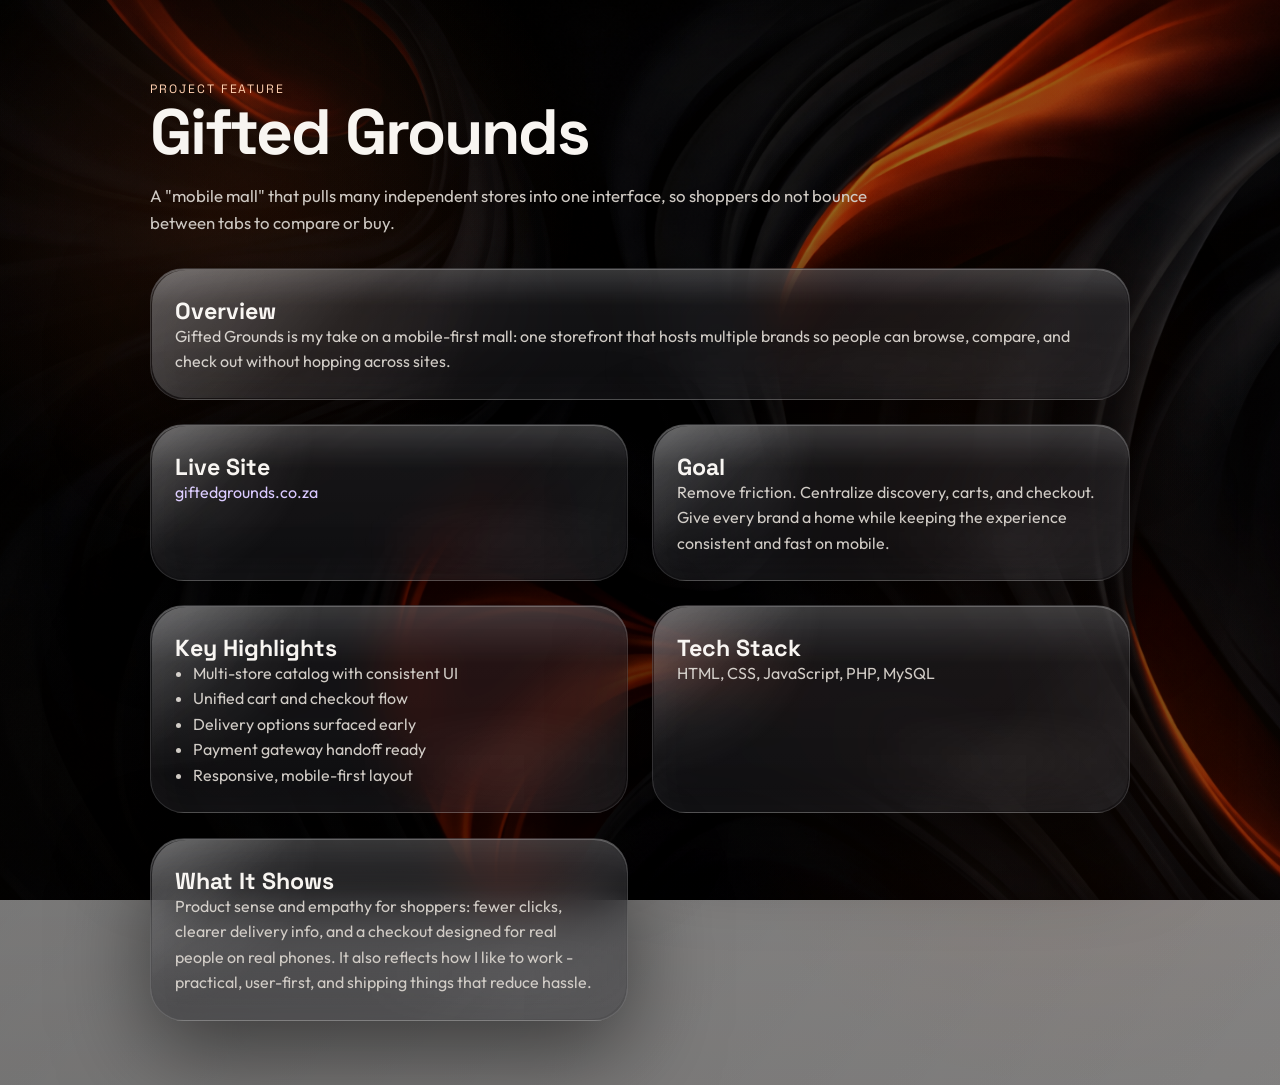
==== giftedgrounds.html @ eb1a7276 "Add files via upload" ====
<!DOCTYPE html>
<html lang="en">
<head>
  <meta charset="UTF-8">
  <meta name="viewport" content="width=device-width, initial-scale=1.0">
  <title>Gifted Grounds</title>
  <link rel="preconnect" href="https://fonts.googleapis.com">
  <link rel="preconnect" href="https://fonts.gstatic.com" crossorigin>
  <link
    href="https://fonts.googleapis.com/css2?family=Outfit:wght@300;400;500;600;700&family=Space+Grotesk:wght@500;700&display=swap"
    rel="stylesheet"
  >
  <link rel="stylesheet" href="style.css">
</head>
<body class="project-page">
  <div class="liquid-scene" aria-hidden="true">
    <div class="liquid-backdrop"></div>
    <div class="liquid-grid"></div>
    <div class="liquid-artwork"></div>
    <div class="liquid-ring liquid-ring-a"></div>
    <div class="liquid-ring liquid-ring-b"></div>
    <div class="liquid-haze liquid-haze-a"></div>
    <div class="liquid-haze liquid-haze-b"></div>
  </div>

  <section class="project-hero">
    <p class="eyebrow">Project Feature</p>
    <h1>Gifted Grounds</h1>
    <p class="subtitle">
      A "mobile mall" that pulls many independent stores into one interface, so
      shoppers do not bounce between tabs to compare or buy.
    </p>
  </section>

  <section class="project-layout">
    <div class="project-card intro tilt">
      <h2>Overview</h2>
      <p>
        Gifted Grounds is my take on a mobile-first mall: one storefront that hosts
        multiple brands so people can browse, compare, and check out without hopping
        across sites.
      </p>
    </div>

    <div class="project-card tilt">
      <h2>Live Site</h2>
      <a href="https://giftedgrounds.co.za" target="_blank" rel="noreferrer">giftedgrounds.co.za</a>
    </div>

    <div class="project-card tilt">
      <h2>Goal</h2>
      <p>
        Remove friction. Centralize discovery, carts, and checkout. Give every brand a
        home while keeping the experience consistent and fast on mobile.
      </p>
    </div>

    <div class="project-card tilt">
      <h2>Key Highlights</h2>
      <ul>
        <li>Multi-store catalog with consistent UI</li>
        <li>Unified cart and checkout flow</li>
        <li>Delivery options surfaced early</li>
        <li>Payment gateway handoff ready</li>
        <li>Responsive, mobile-first layout</li>
      </ul>
    </div>

    <div class="project-card tilt">
      <h2>Tech Stack</h2>
      <p>HTML, CSS, JavaScript, PHP, MySQL</p>
    </div>

    <div class="project-card tilt">
      <h2>What It Shows</h2>
      <p>
        Product sense and empathy for shoppers: fewer clicks, clearer delivery info,
        and a checkout designed for real people on real phones. It also reflects how
        I like to work - practical, user-first, and shipping things that reduce hassle.
      </p>
    </div>

  </section>

  <script src="script.js"></script>
</body>
</html>
---- style.css ----
:root {
  --bg: #040404;
  --bg-2: #130702;
  --bg-soft: rgba(7, 7, 10, 0.9);
  --panel: rgba(18, 18, 22, 0.46);
  --panel-strong: rgba(12, 12, 16, 0.64);
  --text: #f8f5f1;
  --muted: #d0cbc5;
  --line: rgba(255, 255, 255, 0.14);
  --line-strong: rgba(255, 255, 255, 0.24);
  --glass-highlight: rgba(255, 255, 255, 0.18);
  --glass-sheen: rgba(255, 255, 255, 0.07);
  --accent: #ff6a1c;
  --accent-2: #ff8b3d;
  --accent-3: #ffd3a8;
  --shadow: 0 30px 90px rgba(0, 0, 0, 0.52);
  --radius-xl: 34px;
  --radius-lg: 26px;
  --radius-md: 18px;
  --max-width: 1180px;
}

* {
  box-sizing: border-box;
  margin: 0;
  padding: 0;
}

html {
  scroll-behavior: smooth;
}

body {
  min-height: 100vh;
  font-family: "Outfit", sans-serif;
  color: var(--text);
  background:
    linear-gradient(160deg, rgba(0, 0, 0, 0.28), rgba(11, 5, 2, 0.34)),
    url("portfolio-bg-rotated.png") center / cover fixed no-repeat;
  line-height: 1.6;
  overflow-x: hidden;
  perspective: 1200px;
}

body::before {
  content: "";
  position: fixed;
  inset: 0;
  background:
    linear-gradient(180deg, rgba(0, 0, 0, 0.08), rgba(0, 0, 0, 0.24)),
    radial-gradient(circle at 20% 18%, rgba(255, 102, 28, 0.08), transparent 24%),
    radial-gradient(circle at 82% 70%, rgba(255, 85, 0, 0.06), transparent 26%);
  opacity: 1;
  pointer-events: none;
  z-index: 0;
}

a {
  color: inherit;
  text-decoration: none;
}

img,
video {
  display: block;
  max-width: 100%;
}

.liquid-scene,
.liquid-backdrop,
.liquid-grid,
.liquid-artwork,
.liquid-blob,
.liquid-ring,
.liquid-haze {
  position: fixed;
  inset: 0;
  pointer-events: none;
}

.liquid-scene {
  z-index: 0;
  overflow: hidden;
}

.liquid-backdrop {
  background:
    linear-gradient(120deg, rgba(0, 0, 0, 0.18), rgba(0, 0, 0, 0.02)),
    radial-gradient(circle at 16% 20%, rgba(255, 112, 36, 0.08), transparent 24%),
    radial-gradient(circle at 76% 36%, rgba(255, 90, 0, 0.06), transparent 22%);
}

.liquid-grid {
  background:
    linear-gradient(rgba(255, 255, 255, 0.03) 1px, transparent 1px),
    linear-gradient(90deg, rgba(255, 255, 255, 0.03) 1px, transparent 1px);
  background-size: 120px 120px;
  opacity: 0.12;
  mask-image: linear-gradient(180deg, rgba(0, 0, 0, 0.75), transparent 85%);
}

.site-header,
.section,
.site-footer,
.project-hero,
.project-layout {
  position: relative;
  z-index: 1;
}

.glass-shell,
.glass-panel,
.project-layout .project-card {
  position: relative;
  overflow: hidden;
  background:
    linear-gradient(180deg, rgba(255, 255, 255, 0.18), rgba(255, 255, 255, 0.04) 28%, rgba(255, 255, 255, 0.02)),
    var(--panel);
  border: 1px solid var(--line);
  box-shadow:
    var(--shadow),
    inset 0 1px 0 rgba(255, 255, 255, 0.22),
    inset 0 -18px 28px rgba(255, 255, 255, 0.02),
    inset 18px 18px 38px rgba(255, 255, 255, 0.02);
  backdrop-filter: blur(26px) saturate(1.15);
  -webkit-backdrop-filter: blur(26px) saturate(1.15);
}

.glass-shell::before,
.glass-panel::before,
.project-layout .project-card::before {
  content: "";
  position: absolute;
  inset: 1px;
  border-radius: inherit;
  background:
    linear-gradient(135deg, rgba(255, 255, 255, 0.2), transparent 22%, transparent 62%, rgba(255, 255, 255, 0.06)),
    radial-gradient(circle at top left, rgba(255, 255, 255, 0.18), transparent 34%);
  opacity: 0.8;
  pointer-events: none;
}

.glass-shell::after,
.glass-panel::after,
.project-layout .project-card::after {
  content: "";
  position: absolute;
  inset: auto -8% 8% 42%;
  height: 34%;
  border-radius: 999px;
  background: linear-gradient(90deg, transparent, rgba(255, 255, 255, 0.1), transparent);
  filter: blur(18px);
  opacity: 0.45;
  pointer-events: none;
}

.brand,
.site-nav a,
.eyebrow,
h1,
h2,
h3 {
  font-family: "Space Grotesk", sans-serif;
}

.brand {
  font-size: 1rem;
  font-weight: 700;
  letter-spacing: 0.08em;
  text-transform: uppercase;
}

.site-nav {
  display: flex;
  gap: 1rem;
  flex-wrap: wrap;
margin`-left: auto;
}

.site-nav a {
  color: var(--muted);
  font-size: 0.95rem;
  transition: transform 180ms ease, color 180ms ease;
}

.site-nav a:hover {
  color: var(--text);
  transform: translateY(-2px);
}

main,
.site-footer {
  width: min(calc(100% - 2rem), var(--max-width));
  margin: 0 auto;
}

.section {
  padding: 4.8rem 0;
}

/* HERO */
.hero {
  min-height: auto;
  display: block;
  padding: 1.5rem 0 2.5rem;
  margin-top: 1.5rem;
}

.site-header {
  width: 100%;
  margin: 0 0 1.5rem;
  padding: 1rem 1.4rem;
  display: flex;
  justify-content: space-between;
  align-items: center;
  gap: 1rem;
  border-radius: 24px;
}

.hero-card {
  display: grid;
  grid-template-columns: 1.2fr 0.9fr;
  gap: 2rem;
  align-items: center;
  padding: 2rem;
  border-radius: 34px;
}

.eyebrow,
.card-label,
.project-tag {
  color: #ffd0b0;
  text-transform: uppercase;
  letter-spacing: 0.16em;
  font-size: 0.76rem;
}

h1 {
  max-width: none;
  font-size: clamp(2.2rem, 4vw, 4rem);
  line-height: 1.05;
  letter-spacing: -0.03em;
}

.hero-role {
  margin-top: 0.8rem;
  color: var(--accent);
  font-family: "Space Grotesk", sans-serif;
  font-size: clamp(1.2rem, 2vw, 2rem);
  font-weight: 700;
}

h2 {
  font-size: clamp(2rem, 4vw, 3.4rem);
  line-height: 1.04;
}

.hero-copy {
 margin-top: 4rem;
  display: flex;
  flex-direction: column;
  justify-content: center;
}

.hero-text,
.about-grid p,
.project-card p,
.skill-panel p,
.contact-copy,
.subtitle,
.project-layout ul {
  color: var(--muted);
}

.hero-text {
  max-width: 82ch;
  font-size: 1rem;
  margin-top: 1rem;
}

.hero-text-lead,
.about-grid p,
.project-card p,
.skill-panel p,
.contact-copy,
.subtitle,
.project-layout ul {
  color: var(--muted);
}

.hero-text-lead {
  max-width: 82ch;
  font-size: 1rem;
  margin-top: 1rem;
}


.hero-actions {
  display: flex;
  gap: 1rem;
  margin-top: 2rem;
  flex-wrap: wrap;
}

.button {
  position: relative;
  overflow: hidden;
  display: inline-flex;
  align-items: center;
  justify-content: center;
  min-height: 3.2rem;
  padding: 0.82rem 1.3rem;
  border-radius: 999px;
  border: 1px solid rgba(255, 255, 255, 0.16);
  font-weight: 600;
  box-shadow:
    inset 0 1px 0 rgba(255, 255, 255, 0.18),
    0 16px 40px rgba(0, 0, 0, 0.2);
  backdrop-filter: blur(18px) saturate(1.15);
  -webkit-backdrop-filter: blur(18px) saturate(1.15);
  transition: transform 180ms ease, background 180ms ease, border-color 180ms ease, box-shadow 180ms ease;
}

.button::before,
.project-links a::before,
.contact-chip::before,
.summary-chip::before {
  content: "";
  position: absolute;
  inset: 1px;
  border-radius: inherit;
  background: linear-gradient(135deg, rgba(255, 255, 255, 0.18), transparent 38%, transparent 64%, rgba(255, 255, 255, 0.06));
  pointer-events: none;
}

.button:hover,
.project-links a:hover,
.contact-chip:hover {
  transform: translateY(-2px);
  box-shadow:
    inset 0 1px 0 rgba(255, 255, 255, 0.24),
    0 22px 44px rgba(0, 0, 0, 0.26);
}

.button-primary {
  background:
    linear-gradient(135deg, rgba(255, 255, 255, 0.1), rgba(255, 255, 255, 0.03)),
    linear-gradient(135deg, rgba(255, 106, 28, 0.8), rgba(255, 139, 61, 0.66));
  color: white;
}

.button-secondary {
  border-color: var(--line-strong);
  background:
    linear-gradient(135deg, rgba(255, 255, 255, 0.14), rgba(255, 255, 255, 0.03)),
    rgba(255, 255, 255, 0.05);
}

.hero-summary {
  margin-top: 2rem;
  display: grid;
  grid-template-columns: repeat(3, minmax(0, 1fr));
  gap: 0.9rem;
 filter: drop-shadow(0 0 22px rgba(255, 106, 28, 0.24));
}

.summary-chip {
  position: relative;
  padding: 0.9rem 1rem;
  border-radius: var(--radius-md);
  background:
    linear-gradient(180deg, rgba(255, 255, 255, 0.12), rgba(255, 255, 255, 0.02)),
    rgba(255, 255, 255, 0.03);
  border: 1px solid rgba(255, 255, 255, 0.09);
  backdrop-filter: blur(20px);
  -webkit-backdrop-filter: blur(20px);
}

.summary-chip span {
  display: block;
  color: var(--muted);
  font-size: 0.8rem;
  text-transform: uppercase;
  letter-spacing: 0.08em;
}

.summary-chip strong {
  display: block;
  margin-top: 0.35rem;
  font-size: 1.02rem;
}


.hero-visual {
  flex-shrink: 0;
  float: right;
  margin-left: 1rem;
  margin-top: -40px;
  

}

.hero-portrait {
  width: 370px;
  max-width: 370px;
margin-top: -350px;
  height: auto;
  object-fit: contain;
  background: transparent;
  filter: drop-shadow(0 0 22px rgba(255, 106, 28, 0.24));

  transform: translateY(-30px);
}

.hero-text {
  max-width: 600px;
  line-height: 1.7;
}

.hero-text-lead {
margin-top: 2rem;
  max-width: 600px;
  line-height: 1.7;
}
/* SECTIONS */
.about-intro {
  display: grid;
  gap: 1rem;
}

.about-details {
  display: grid;
  gap: 1rem;
}

.fact-item {
  position: relative;
  padding: 1rem 1.1rem;
  border-radius: var(--radius-md);
  background:
    linear-gradient(180deg, rgba(255, 255, 255, 0.12), rgba(255, 255, 255, 0.03)),
    rgba(255, 255, 255, 0.04);
  border: 1px solid rgba(255, 255, 255, 0.1);
}

.fact-item span {
  display: block;
  color: #ffd0b0;
  font-size: 0.78rem;
  letter-spacing: 0.14em;
  text-transform: uppercase;
}

.fact-item strong {
  display: block;
  margin-top: 0.45rem;
  font-size: 1rem;
  line-height: 1.5;
}

.section-heading {
  max-width: 54rem;
  margin-bottom: 2rem;
}

.about-grid,
.skills-grid,
.project-grid {
  display: grid;
  gap: 1.2rem;
}

.about-grid {
  grid-template-columns: repeat(2, minmax(0, 1fr));
}

.project-grid {
  grid-template-columns: repeat(3, minmax(0, 1fr));
}

.skills-grid {
  grid-template-columns: repeat(3, minmax(0, 1fr));
}

.glass-panel,
.project-card,
.skill-panel,
.contact-section,
.project-layout .project-card {
  padding: 1.5rem;
  border-radius: var(--radius-xl);
}

.project-grid .project-card {
  display: flex;
  flex-direction: column;
}

.project-meta h3,
.skill-panel h3,
.project-layout h2 {
  font-size: 1.45rem;
  margin-top: 0.4rem;
}

.tech-line {
  color: #fff0e5;
  margin-top: 1rem;
  font-size: 0.92rem;
  letter-spacing: 0.04em;
}

.project-links,
.contact-links {
  display: flex;
  gap: 0.9rem;
  flex-wrap: wrap;
}

.project-links {
  margin-top: auto;
  padding-top: 1.5rem;
}

.project-links a,
.contact-chip {
  position: relative;
  overflow: hidden;
  padding: 0.8rem 1rem;
  border-radius: 999px;
  background:
    linear-gradient(135deg, rgba(255, 255, 255, 0.16), rgba(255, 255, 255, 0.03)),
    rgba(255, 255, 255, 0.05);
  border: 1px solid rgba(255, 255, 255, 0.14);
  box-shadow:
    inset 0 1px 0 rgba(255, 255, 255, 0.16),
    0 12px 28px rgba(0, 0, 0, 0.18);
  backdrop-filter: blur(18px) saturate(1.12);
  -webkit-backdrop-filter: blur(18px) saturate(1.12);
  transition: transform 180ms ease, background 180ms ease, box-shadow 180ms ease;
}

.tilt {
  will-change: transform, box-shadow;
  transition: transform 160ms ease, box-shadow 180ms ease;
}

.tilt:hover {
  box-shadow:
    0 24px 60px rgba(0, 0, 0, 0.36),
    0 0 0 1px rgba(255, 255, 255, 0.06),
    0 14px 34px rgba(255, 106, 28, 0.16);
}

.site-footer {
  padding: 0 0 2.5rem;
  color: var(--muted);
}

.project-card,
.skill-panel,
.contact-section,
.glass-panel,
.hero-summary {
  backdrop-filter: blur(28px) saturate(1.2);
  -webkit-backdrop-filter: blur(28px) saturate(1.2);
}

.reveal {
  opacity: 0;
  transform: translateY(24px);
  transition: opacity 600ms ease, transform 600ms ease;
}

.reveal.is-visible {
  opacity: 1;
  transform: translateY(0);
}

/* PROJECT PAGE SUPPORT */
.project-page {
  min-height: 100vh;
}

.project-hero {
  width: min(calc(100% - 2rem), 980px);
  margin: 0 auto;
  padding: 5rem 0 2rem;
}

.project-hero h1 {
  max-width: none;
  font-size: clamp(2.4rem, 5vw, 4.6rem);
}

.subtitle {
  max-width: 45rem;
  margin-top: 1rem;
  font-size: 1.05rem;
}

.project-layout {
  width: min(calc(100% - 2rem), 980px);
  margin: 0 auto;
  padding: 0 0 4rem;
  display: grid;
  grid-template-columns: repeat(2, minmax(0, 1fr));
  gap: 1.5rem;
}

.project-layout .intro,
.project-layout .video-card {
  grid-column: 1 / -1;
}

.project-layout ul {
  padding-left: 1.1rem;
}

.project-layout a {
  color: #d9c8ff;
}

video {
  border-radius: var(--radius-md);
  overflow: hidden;
  background: rgba(255, 255, 255, 0.06);
  box-shadow: 0 18px 48px rgba(0, 0, 0, 0.35);
}

/* RESPONSIVE */
@media (max-width: 960px) {
  .hero-card,
  .about-grid,
  .project-grid,
  .skills-grid,
  .project-layout {
    grid-template-columns: 1fr;
  }

  .site-header {
    align-items: flex-start;
    flex-direction: column;
  }

  .hero-summary {
    grid-template-columns: 1fr;
  }

  .hero-visual {
    order: -1;
  }

  .hero-portrait {
    width: min(100%, 280px);
  }
}

@media (max-width: 640px) {
  .section {
    padding: 4rem 0;
  }

  .hero {
    padding-top: 2rem;
  }

  .hero-card {
    padding: 1.3rem;
  }

  .hero-actions,
  .project-links,
  .contact-links {
    flex-direction: column;
  }

  .button,
  .project-links a,
  .contact-chip {
    width: 100%;
  }

  .hero-portrait {
    width: min(100%, 240px);
  }

  .liquid-grid {
    background-size: 72px 72px;
    opacity: 0.1;
  }
}
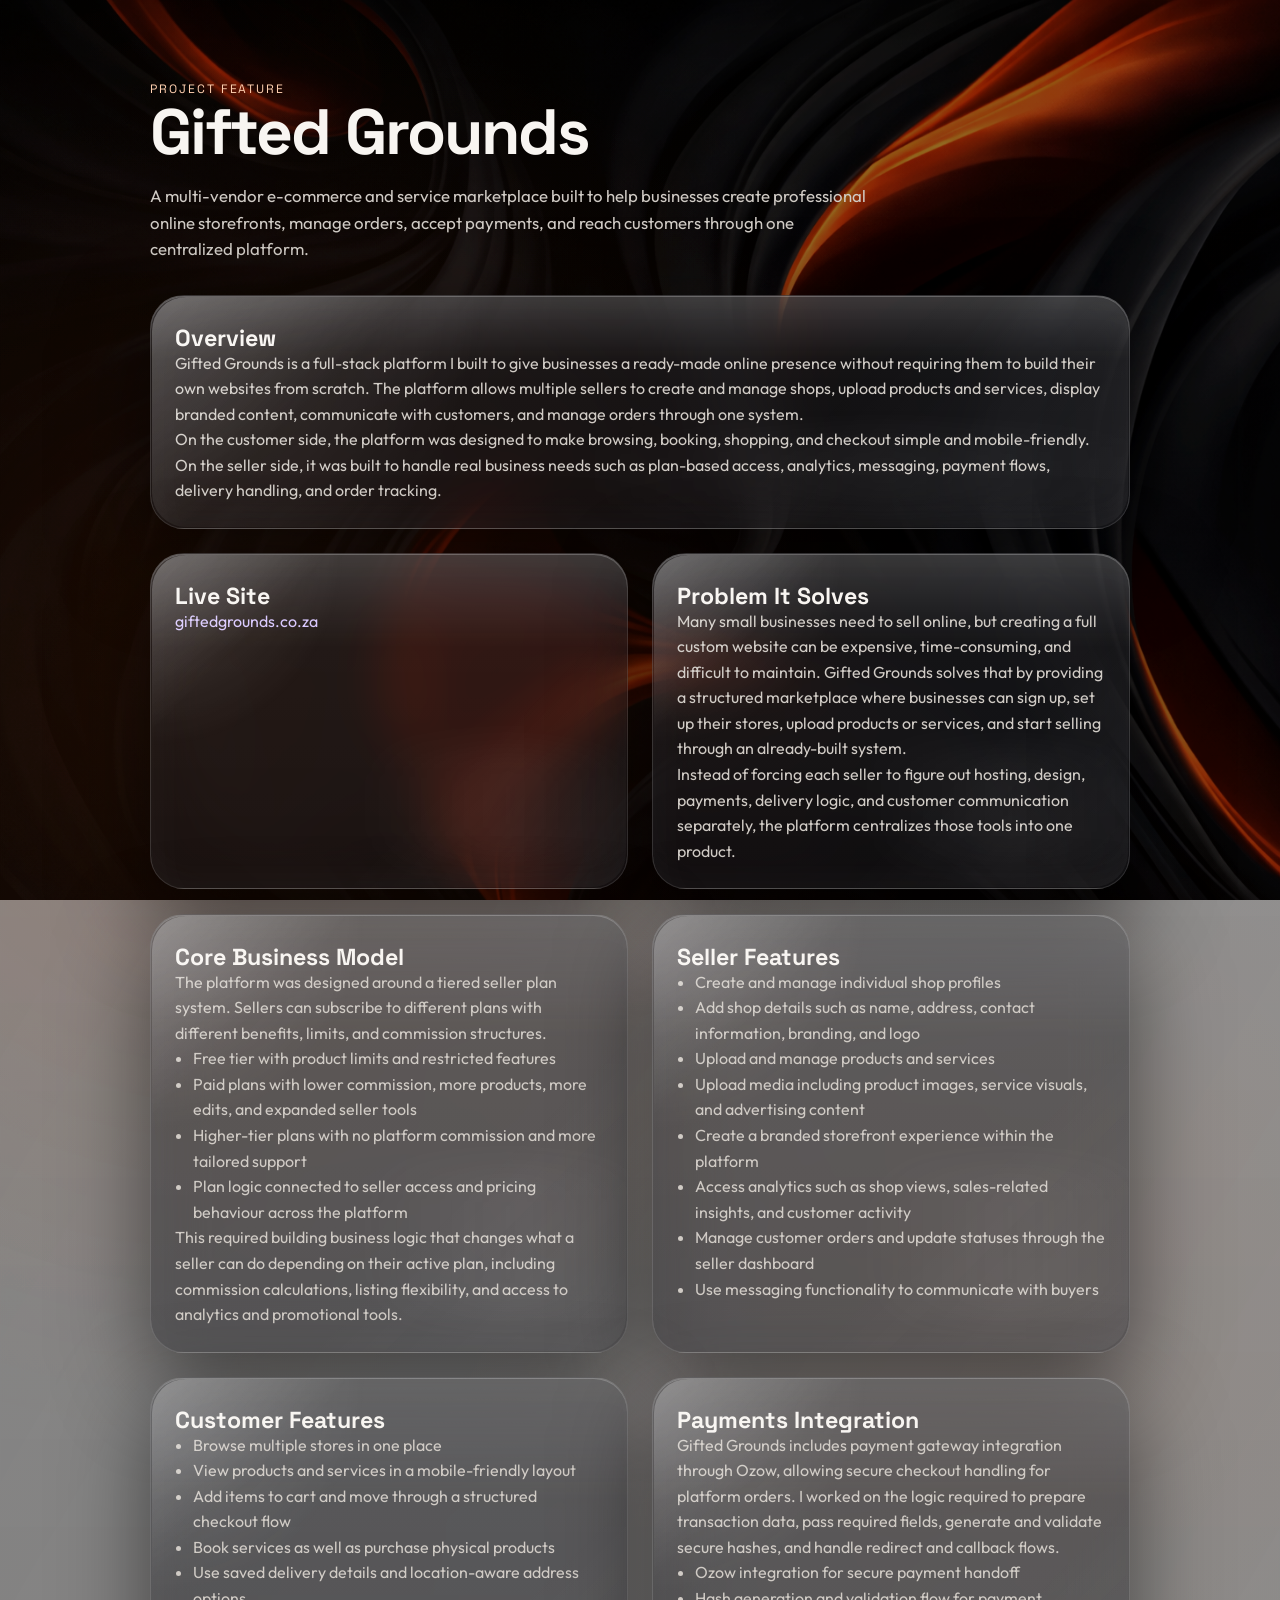
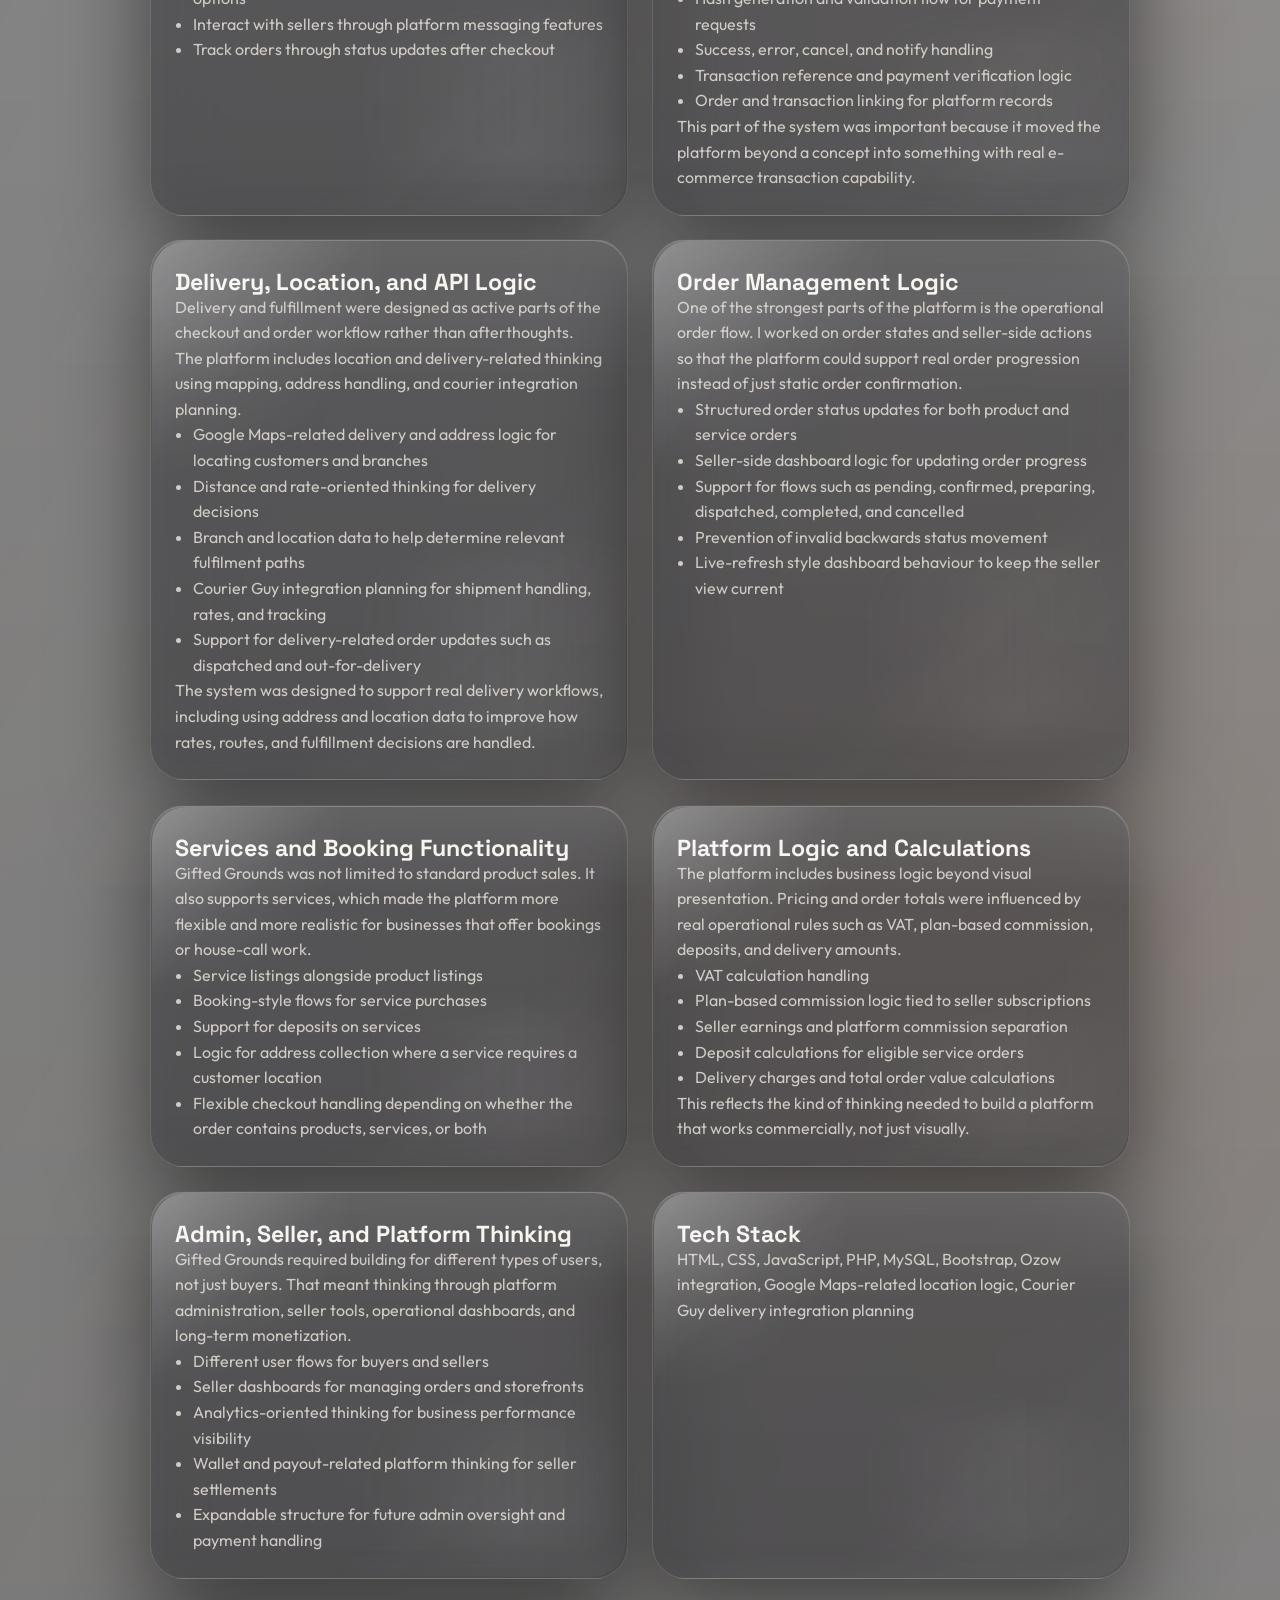
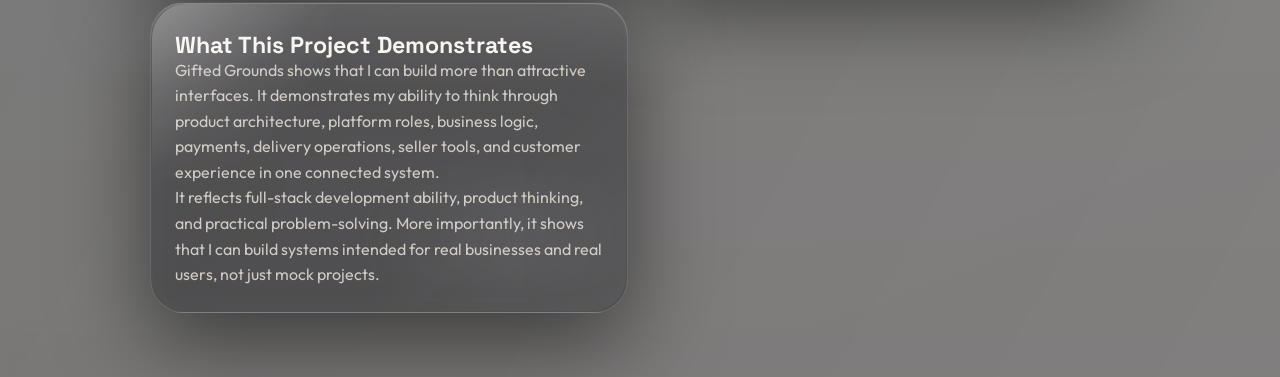
==== commit dd5d1b10: "Update giftedgrounds.html" ====
--- a/giftedgrounds.html
+++ b/giftedgrounds.html
@@ -27,8 +27,7 @@
     <p class="eyebrow">Project Feature</p>
     <h1>Gifted Grounds</h1>
     <p class="subtitle">
-      A "mobile mall" that pulls many independent stores into one interface, so
-      shoppers do not bounce between tabs to compare or buy.
+      A multi-vendor e-commerce and service marketplace built to help businesses create professional online storefronts, manage orders, accept payments, and reach customers through one centralized platform.
     </p>
   </section>
 
@@ -36,9 +35,10 @@
     <div class="project-card intro tilt">
       <h2>Overview</h2>
       <p>
-        Gifted Grounds is my take on a mobile-first mall: one storefront that hosts
-        multiple brands so people can browse, compare, and check out without hopping
-        across sites.
+        Gifted Grounds is a full-stack platform I built to give businesses a ready-made online presence without requiring them to build their own websites from scratch. The platform allows multiple sellers to create and manage shops, upload products and services, display branded content, communicate with customers, and manage orders through one system.
+      </p>
+      <p>
+        On the customer side, the platform was designed to make browsing, booking, shopping, and checkout simple and mobile-friendly. On the seller side, it was built to handle real business needs such as plan-based access, analytics, messaging, payment flows, delivery handling, and order tracking.
       </p>
     </div>
 
@@ -48,38 +48,165 @@
     </div>
 
     <div class="project-card tilt">
-      <h2>Goal</h2>
-      <p>
-        Remove friction. Centralize discovery, carts, and checkout. Give every brand a
-        home while keeping the experience consistent and fast on mobile.
-      </p>
-    </div>
-
-    <div class="project-card tilt">
-      <h2>Key Highlights</h2>
-      <ul>
-        <li>Multi-store catalog with consistent UI</li>
-        <li>Unified cart and checkout flow</li>
-        <li>Delivery options surfaced early</li>
-        <li>Payment gateway handoff ready</li>
-        <li>Responsive, mobile-first layout</li>
+      <h2>Problem It Solves</h2>
+      <p>
+        Many small businesses need to sell online, but creating a full custom website can be expensive, time-consuming, and difficult to maintain. Gifted Grounds solves that by providing a structured marketplace where businesses can sign up, set up their stores, upload products or services, and start selling through an already-built system.
+      </p>
+      <p>
+        Instead of forcing each seller to figure out hosting, design, payments, delivery logic, and customer communication separately, the platform centralizes those tools into one product.
+      </p>
+    </div>
+
+    <div class="project-card tilt">
+      <h2>Core Business Model</h2>
+      <p>
+        The platform was designed around a tiered seller plan system. Sellers can subscribe to different plans with different benefits, limits, and commission structures.
+      </p>
+      <ul>
+        <li>Free tier with product limits and restricted features</li>
+        <li>Paid plans with lower commission, more products, more edits, and expanded seller tools</li>
+        <li>Higher-tier plans with no platform commission and more tailored support</li>
+        <li>Plan logic connected to seller access and pricing behaviour across the platform</li>
+      </ul>
+      <p>
+        This required building business logic that changes what a seller can do depending on their active plan, including commission calculations, listing flexibility, and access to analytics and promotional tools.
+      </p>
+    </div>
+
+    <div class="project-card tilt">
+      <h2>Seller Features</h2>
+      <ul>
+        <li>Create and manage individual shop profiles</li>
+        <li>Add shop details such as name, address, contact information, branding, and logo</li>
+        <li>Upload and manage products and services</li>
+        <li>Upload media including product images, service visuals, and advertising content</li>
+        <li>Create a branded storefront experience within the platform</li>
+        <li>Access analytics such as shop views, sales-related insights, and customer activity</li>
+        <li>Manage customer orders and update statuses through the seller dashboard</li>
+        <li>Use messaging functionality to communicate with buyers</li>
+      </ul>
+    </div>
+
+    <div class="project-card tilt">
+      <h2>Customer Features</h2>
+      <ul>
+        <li>Browse multiple stores in one place</li>
+        <li>View products and services in a mobile-friendly layout</li>
+        <li>Add items to cart and move through a structured checkout flow</li>
+        <li>Book services as well as purchase physical products</li>
+        <li>Use saved delivery details and location-aware address options</li>
+        <li>Interact with sellers through platform messaging features</li>
+        <li>Track orders through status updates after checkout</li>
+      </ul>
+    </div>
+
+    <div class="project-card tilt">
+      <h2>Payments Integration</h2>
+      <p>
+        Gifted Grounds includes payment gateway integration through Ozow, allowing secure checkout handling for platform orders. I worked on the logic required to prepare transaction data, pass required fields, generate and validate secure hashes, and handle redirect and callback flows.
+      </p>
+      <ul>
+        <li>Ozow integration for secure payment handoff</li>
+        <li>Hash generation and validation flow for payment requests</li>
+        <li>Success, error, cancel, and notify handling</li>
+        <li>Transaction reference and payment verification logic</li>
+        <li>Order and transaction linking for platform records</li>
+      </ul>
+      <p>
+        This part of the system was important because it moved the platform beyond a concept into something with real e-commerce transaction capability.
+      </p>
+    </div>
+
+    <div class="project-card tilt">
+      <h2>Delivery, Location, and API Logic</h2>
+      <p>
+        Delivery and fulfillment were designed as active parts of the checkout and order workflow rather than afterthoughts. The platform includes location and delivery-related thinking using mapping, address handling, and courier integration planning.
+      </p>
+      <ul>
+        <li>Google Maps-related delivery and address logic for locating customers and branches</li>
+        <li>Distance and rate-oriented thinking for delivery decisions</li>
+        <li>Branch and location data to help determine relevant fulfilment paths</li>
+        <li>Courier Guy integration planning for shipment handling, rates, and tracking</li>
+        <li>Support for delivery-related order updates such as dispatched and out-for-delivery</li>
+      </ul>
+      <p>
+        The system was designed to support real delivery workflows, including using address and location data to improve how rates, routes, and fulfillment decisions are handled.
+      </p>
+    </div>
+
+    <div class="project-card tilt">
+      <h2>Order Management Logic</h2>
+      <p>
+        One of the strongest parts of the platform is the operational order flow. I worked on order states and seller-side actions so that the platform could support real order progression instead of just static order confirmation.
+      </p>
+      <ul>
+        <li>Structured order status updates for both product and service orders</li>
+        <li>Seller-side dashboard logic for updating order progress</li>
+        <li>Support for flows such as pending, confirmed, preparing, dispatched, completed, and cancelled</li>
+        <li>Prevention of invalid backwards status movement</li>
+        <li>Live-refresh style dashboard behaviour to keep the seller view current</li>
+      </ul>
+    </div>
+
+    <div class="project-card tilt">
+      <h2>Services and Booking Functionality</h2>
+      <p>
+        Gifted Grounds was not limited to standard product sales. It also supports services, which made the platform more flexible and more realistic for businesses that offer bookings or house-call work.
+      </p>
+      <ul>
+        <li>Service listings alongside product listings</li>
+        <li>Booking-style flows for service purchases</li>
+        <li>Support for deposits on services</li>
+        <li>Logic for address collection where a service requires a customer location</li>
+        <li>Flexible checkout handling depending on whether the order contains products, services, or both</li>
+      </ul>
+    </div>
+
+    <div class="project-card tilt">
+      <h2>Platform Logic and Calculations</h2>
+      <p>
+        The platform includes business logic beyond visual presentation. Pricing and order totals were influenced by real operational rules such as VAT, plan-based commission, deposits, and delivery amounts.
+      </p>
+      <ul>
+        <li>VAT calculation handling</li>
+        <li>Plan-based commission logic tied to seller subscriptions</li>
+        <li>Seller earnings and platform commission separation</li>
+        <li>Deposit calculations for eligible service orders</li>
+        <li>Delivery charges and total order value calculations</li>
+      </ul>
+      <p>
+        This reflects the kind of thinking needed to build a platform that works commercially, not just visually.
+      </p>
+    </div>
+
+    <div class="project-card tilt">
+      <h2>Admin, Seller, and Platform Thinking</h2>
+      <p>
+        Gifted Grounds required building for different types of users, not just buyers. That meant thinking through platform administration, seller tools, operational dashboards, and long-term monetization.
+      </p>
+      <ul>
+        <li>Different user flows for buyers and sellers</li>
+        <li>Seller dashboards for managing orders and storefronts</li>
+        <li>Analytics-oriented thinking for business performance visibility</li>
+        <li>Wallet and payout-related platform thinking for seller settlements</li>
+        <li>Expandable structure for future admin oversight and payment handling</li>
       </ul>
     </div>
 
     <div class="project-card tilt">
       <h2>Tech Stack</h2>
-      <p>HTML, CSS, JavaScript, PHP, MySQL</p>
-    </div>
-
-    <div class="project-card tilt">
-      <h2>What It Shows</h2>
-      <p>
-        Product sense and empathy for shoppers: fewer clicks, clearer delivery info,
-        and a checkout designed for real people on real phones. It also reflects how
-        I like to work - practical, user-first, and shipping things that reduce hassle.
-      </p>
-    </div>
-
+      <p>HTML, CSS, JavaScript, PHP, MySQL, Bootstrap, Ozow integration, Google Maps-related location logic, Courier Guy delivery integration planning</p>
+    </div>
+
+    <div class="project-card tilt">
+      <h2>What This Project Demonstrates</h2>
+      <p>
+        Gifted Grounds shows that I can build more than attractive interfaces. It demonstrates my ability to think through product architecture, platform roles, business logic, payments, delivery operations, seller tools, and customer experience in one connected system.
+      </p>
+      <p>
+        It reflects full-stack development ability, product thinking, and practical problem-solving. More importantly, it shows that I can build systems intended for real businesses and real users, not just mock projects.
+      </p>
+    </div>
   </section>
 
   <script src="script.js"></script>
